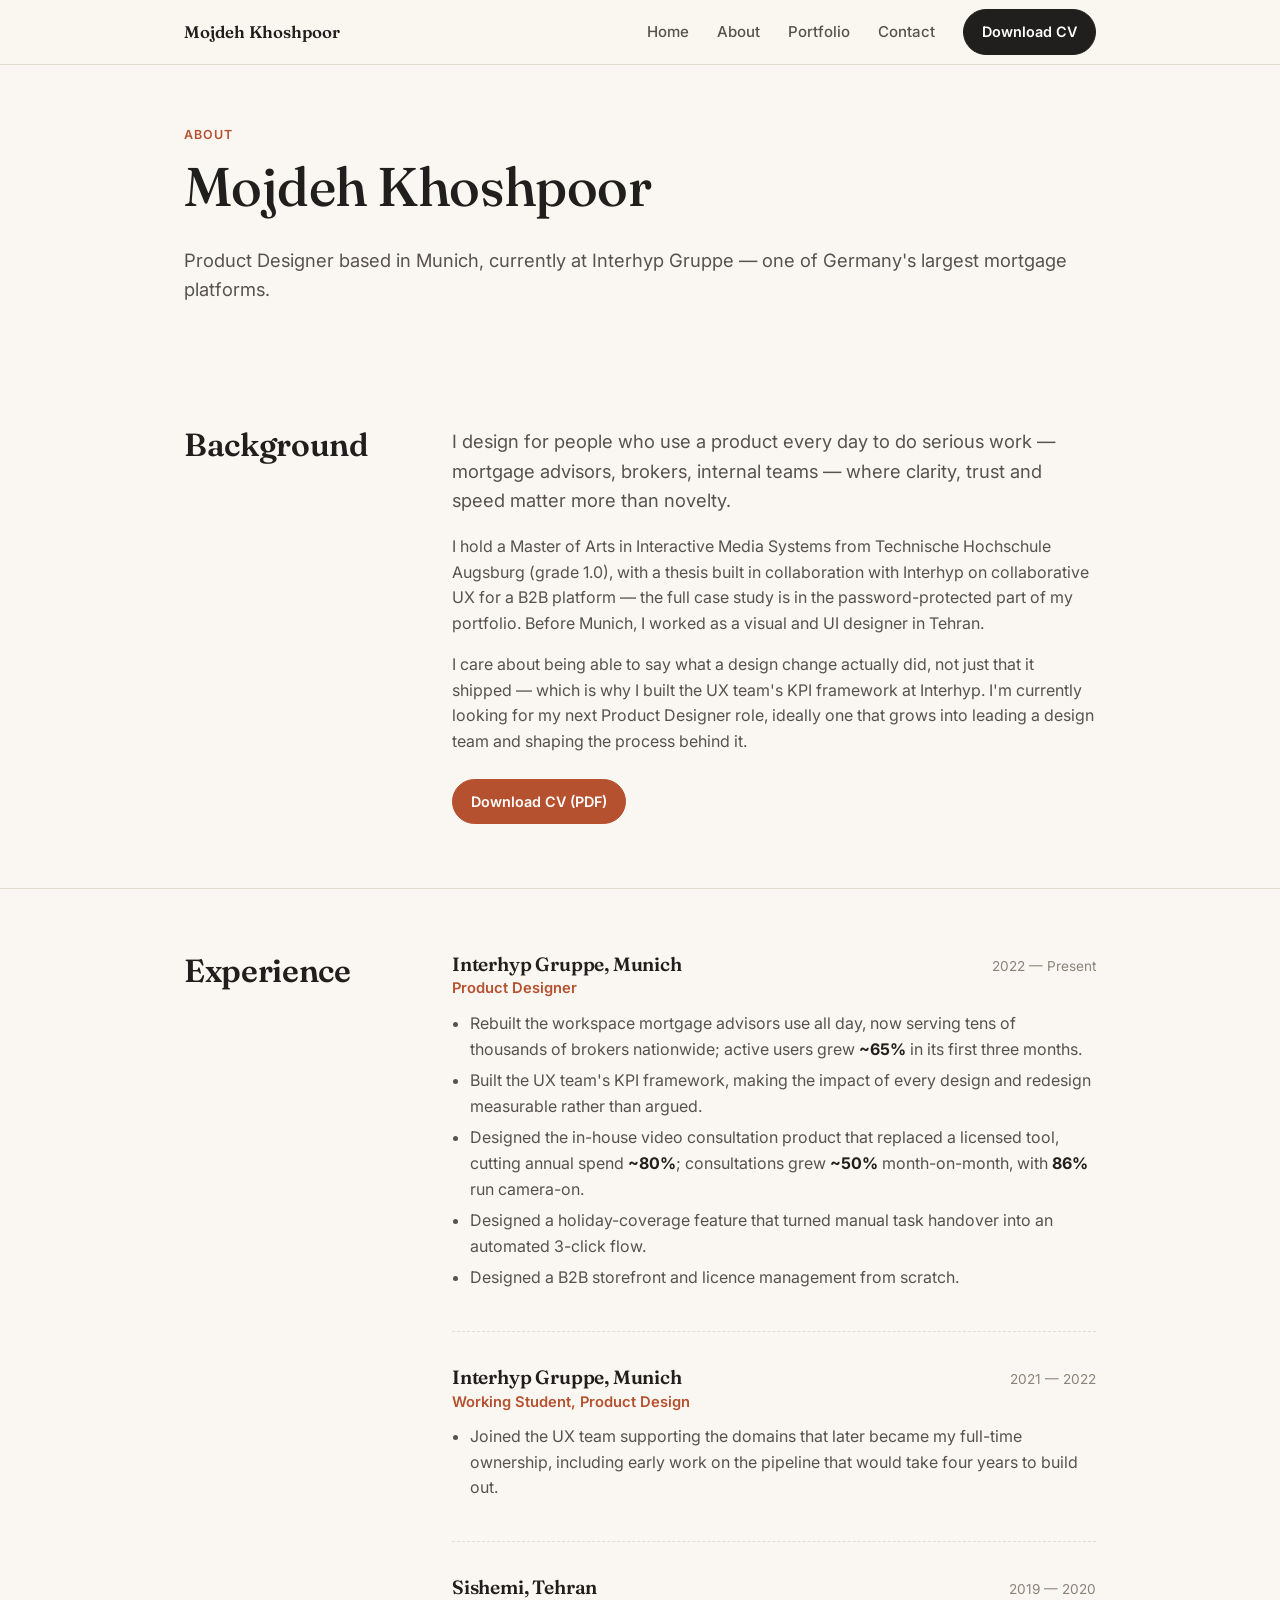
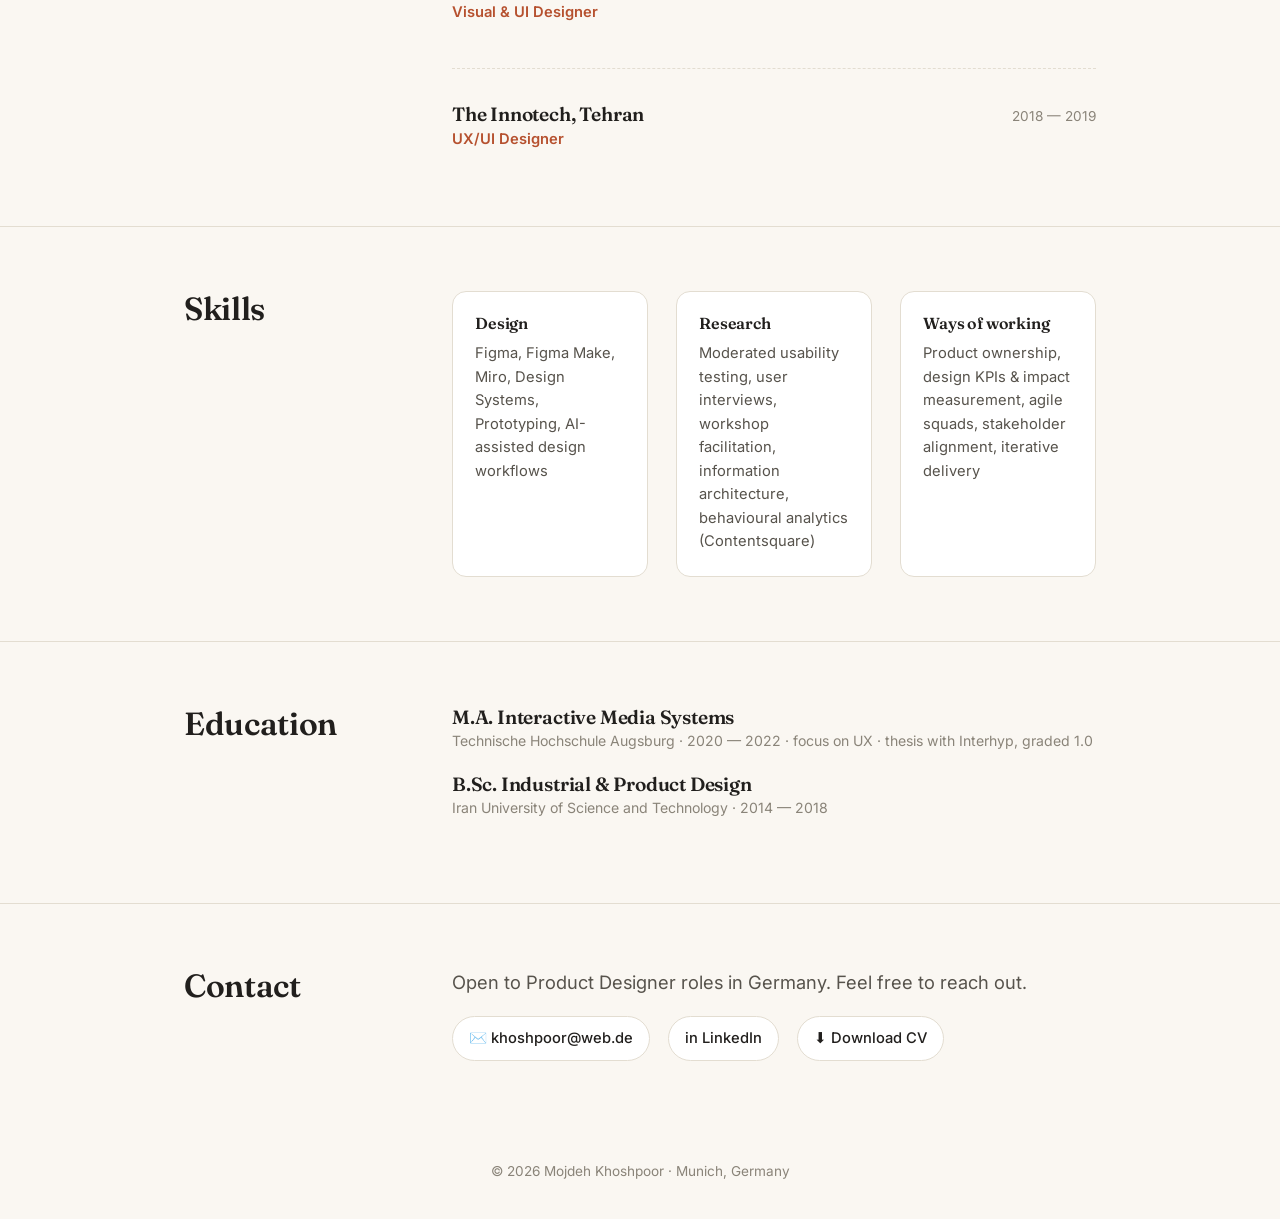
==== about.html @ a736da66 "Create about.html" ====
<!doctype html>
<html lang="en">
<head>
<meta charset="UTF-8">
<meta name="viewport" content="width=device-width, initial-scale=1">
<title>About | Mojdeh Khoshpoor</title>
<meta name="description" content="About Mojdeh Khoshpoor — Product Designer in Munich. Background, experience and education.">
<link rel="icon" href="data:,">
<link rel="preconnect" href="https://fonts.googleapis.com">
<link rel="preconnect" href="https://fonts.gstatic.com" crossorigin>
<link href="https://fonts.googleapis.com/css2?family=Fraunces:opsz,wght@9..144,500;9..144,600&family=Inter:wght@400;500;600;700&display=swap" rel="stylesheet">
<link rel="stylesheet" href="assets/css/style.css">
</head>
<body>

<nav class="nav">
  <div class="wrap">
    <a class="brand" href="index.html">Mojdeh Khoshpoor</a>
    <button class="menu-toggle" id="menuToggle" aria-label="Toggle menu">☰</button>
    <div class="nav-links" id="navLinks">
      <ul>
        <li><a class="navlink" href="index.html">Home</a></li>
        <li><a class="navlink" href="about.html">About</a></li>
        <li><a class="navlink" href="portfolio.html">Portfolio</a></li>
        <li><a class="navlink" href="index.html#contact">Contact</a></li>
      </ul>
      <a class="btn" href="assets/pdf/Mojdeh_Khoshpoor_CV.pdf" download>Download CV</a>
    </div>
  </div>
</nav>

<header class="case-hero" style="padding-top:56px;">
  <div class="wrap">
    <span class="eyebrow">About</span>
    <h1>Mojdeh Khoshpoor</h1>
    <p class="lede">Product Designer based in Munich, currently at Interhyp Gruppe — one of Germany's largest mortgage platforms.</p>
  </div>
</header>

<section>
  <div class="wrap two-col">
    <h2>Background</h2>
    <div>
      <p class="lede">I design for people who use a product every day to do serious work — mortgage advisors, brokers, internal teams — where clarity, trust and speed matter more than novelty.</p>
      <p>I hold a Master of Arts in Interactive Media Systems from Technische Hochschule Augsburg (grade 1.0), with a thesis built in collaboration with Interhyp on collaborative UX for a B2B platform — the full case study is in the password-protected part of my portfolio. Before Munich, I worked as a visual and UI designer in Tehran.</p>
      <p>I care about being able to say what a design change actually did, not just that it shipped — which is why I built the UX team's KPI framework at Interhyp. I'm currently looking for my next Product Designer role, ideally one that grows into leading a design team and shaping the process behind it.</p>
      <a class="btn btn-accent" href="assets/pdf/Mojdeh_Khoshpoor_CV.pdf" download style="margin-top:8px;">Download CV (PDF)</a>
    </div>
  </div>
</section>

<section id="experience">
  <div class="wrap two-col">
    <h2>Experience</h2>
    <div>

      <div class="job">
        <div class="job-head">
          <h3>Interhyp Gruppe, Munich</h3>
          <span class="job-time">2022 — Present</span>
        </div>
        <div class="job-role">Product Designer</div>
        <ul>
          <li>Rebuilt the workspace mortgage advisors use all day, now serving tens of thousands of brokers nationwide; active users grew <b>~65%</b> in its first three months.</li>
          <li>Built the UX team's KPI framework, making the impact of every design and redesign measurable rather than argued.</li>
          <li>Designed the in-house video consultation product that replaced a licensed tool, cutting annual spend <b>~80%</b>; consultations grew <b>~50%</b> month-on-month, with <b>86%</b> run camera-on.</li>
          <li>Designed a holiday-coverage feature that turned manual task handover into an automated 3-click flow.</li>
          <li>Designed a B2B storefront and licence management from scratch.</li>
        </ul>
      </div>

      <div class="job">
        <div class="job-head">
          <h3>Interhyp Gruppe, Munich</h3>
          <span class="job-time">2021 — 2022</span>
        </div>
        <div class="job-role">Working Student, Product Design</div>
        <ul>
          <li>Joined the UX team supporting the domains that later became my full-time ownership, including early work on the pipeline that would take four years to build out.</li>
        </ul>
      </div>

      <div class="job">
        <div class="job-head">
          <h3>Sishemi, Tehran</h3>
          <span class="job-time">2019 — 2020</span>
        </div>
        <div class="job-role">Visual &amp; UI Designer</div>
      </div>

      <div class="job">
        <div class="job-head">
          <h3>The Innotech, Tehran</h3>
          <span class="job-time">2018 — 2019</span>
        </div>
        <div class="job-role">UX/UI Designer</div>
      </div>

    </div>
  </div>
</section>

<section id="skills">
  <div class="wrap two-col">
    <h2>Skills</h2>
    <div class="skills-grid">
      <div class="skill-card">
        <h3>Design</h3>
        <p>Figma, Figma Make, Miro, Design Systems, Prototyping, AI-assisted design workflows</p>
      </div>
      <div class="skill-card">
        <h3>Research</h3>
        <p>Moderated usability testing, user interviews, workshop facilitation, information architecture, behavioural analytics (Contentsquare)</p>
      </div>
      <div class="skill-card">
        <h3>Ways of working</h3>
        <p>Product ownership, design KPIs &amp; impact measurement, agile squads, stakeholder alignment, iterative delivery</p>
      </div>
    </div>
  </div>
</section>

<section id="education">
  <div class="wrap two-col">
    <h2>Education</h2>
    <div>
      <div class="edu-item">
        <h3>M.A. Interactive Media Systems</h3>
        <div class="edu-meta">Technische Hochschule Augsburg · 2020 — 2022 · focus on UX · thesis with Interhyp, graded 1.0</div>
      </div>
      <div class="edu-item">
        <h3>B.Sc. Industrial &amp; Product Design</h3>
        <div class="edu-meta">Iran University of Science and Technology · 2014 — 2018</div>
      </div>
    </div>
  </div>
</section>

<section id="contact">
  <div class="wrap two-col">
    <h2>Contact</h2>
    <div>
      <p class="lede">Open to Product Designer roles in Germany. Feel free to reach out.</p>
      <div class="contact-links">
        <a href="mailto:khoshpoor@web.de">✉️ khoshpoor@web.de</a>
        <a href="https://linkedin.com/in/mkhoshpoor" target="_blank" rel="noopener">in LinkedIn</a>
        <a href="assets/pdf/Mojdeh_Khoshpoor_CV.pdf" download>⬇ Download CV</a>
      </div>
    </div>
  </div>
</section>

<footer>
  © <span id="year"></span> Mojdeh Khoshpoor · Munich, Germany
</footer>

<script>document.getElementById('year').textContent = new Date().getFullYear();</script>
<script src="assets/js/main.js"></script>
</body>
</html>
---- assets/css/style.css ----
/* ============================================
   Mojdeh Khoshpoor — Portfolio & CV
   ============================================ */

:root{
  --bg: #faf7f2;
  --bg-alt: #f1ece3;
  --ink: #211f1d;
  --ink-soft: #57534c;
  --ink-faint: #8a8479;
  --line: #e3ddd1;
  --accent: #b6512f;
  --accent-soft: #f1ddd2;
  --card: #ffffff;
  --radius: 14px;
  --maxw: 960px;
  --serif: "Fraunces", Georgia, serif;
  --sans: "Inter", -apple-system, BlinkMacSystemFont, "Segoe UI", sans-serif;
  --shadow: 0 1px 2px rgba(33,31,29,0.03), 0 6px 16px rgba(33,31,29,0.04);
}

*{ box-sizing:border-box; }
html{ scroll-behavior:smooth; }
body{
  margin:0;
  background:var(--bg);
  color:var(--ink);
  font-family:var(--sans);
  font-size:16px;
  line-height:1.6;
  -webkit-font-smoothing:antialiased;
}
img{ max-width:100%; display:block; }
a{ color:inherit; }
.wrap{ max-width:var(--maxw); margin:0 auto; padding:0 24px; }

h1,h2,h3,h4{
  font-family:var(--serif);
  font-weight:600;
  line-height:1.15;
  margin:0 0 0.5em;
  letter-spacing:-0.01em;
}
h1{ font-size:clamp(2.2rem, 5vw, 3.4rem); font-weight:500; }
h2{ font-size:clamp(1.5rem, 3vw, 2rem); }
h3{ font-size:1.2rem; }
p{ margin:0 0 1em; color:var(--ink-soft); }
.lede{ font-size:1.15rem; color:var(--ink-soft); }

.eyebrow{
  display:inline-block;
  font-family:var(--sans);
  font-size:0.78rem;
  font-weight:600;
  letter-spacing:0.08em;
  text-transform:uppercase;
  color:var(--accent);
  margin-bottom:0.9em;
}

/* ---------- nav ---------- */
.nav{
  position:sticky; top:0; z-index:50;
  background:rgba(250,247,242,0.86);
  backdrop-filter:saturate(180%) blur(10px);
  border-bottom:1px solid var(--line);
}
.nav .wrap{
  display:flex; align-items:center; justify-content:space-between;
  height:64px;
}
.nav .brand{
  font-family:var(--serif); font-weight:600; font-size:1.05rem;
  text-decoration:none; color:var(--ink);
}
.nav ul{
  list-style:none; display:flex; gap:28px; margin:0; padding:0;
}
.nav a.navlink{
  text-decoration:none; color:var(--ink-soft); font-size:0.94rem;
  font-weight:500;
}
.nav a.navlink:hover{ color:var(--ink); }
.nav-links{ display:flex; align-items:center; gap:28px; }
.btn{
  display:inline-flex; align-items:center; gap:8px;
  background:var(--ink); color:#fff !important;
  padding:10px 18px; border-radius:999px;
  text-decoration:none; font-size:0.9rem; font-weight:600;
  border:1px solid var(--ink);
  transition:transform .15s ease, opacity .15s ease;
}
.btn:hover{ opacity:0.85; }
.btn.btn-outline{
  background:transparent; color:var(--ink) !important;
  border:1px solid var(--ink);
}
.btn.btn-accent{ background:var(--accent); border-color:var(--accent); }
.menu-toggle{
  display:none; background:none; border:none; cursor:pointer;
  font-size:1.4rem; color:var(--ink); padding:6px;
}

/* ---------- hero ---------- */
.hero{
  padding:96px 0 64px;
}
.hero .wrap{
  display:grid; grid-template-columns: 1.3fr 0.9fr; gap:56px; align-items:center;
}
.hero-photo{
  width:100%; aspect-ratio: 3/4; object-fit:cover;
  border-radius:20px; box-shadow:var(--shadow);
}
.hero-actions{ display:flex; gap:14px; flex-wrap:wrap; margin-top:28px; }
.hero-tags{ display:flex; gap:8px; flex-wrap:wrap; margin-top:22px; }
.tag{
  font-size:0.8rem; color:var(--ink-soft); background:var(--bg-alt);
  border:1px solid var(--line); padding:5px 12px; border-radius:999px;
}

/* ---------- sections ---------- */
section{ padding:64px 0; border-top:1px solid var(--line); }
section:first-of-type{ border-top:none; }

.two-col{ display:grid; grid-template-columns: 220px 1fr; gap:48px; }
.two-col h2{ margin-bottom:0; }

/* experience */
.job{ margin-bottom:34px; padding-bottom:34px; border-bottom:1px dashed var(--line); }
.job:last-child{ border-bottom:none; margin-bottom:0; padding-bottom:0; }
.job-head{ display:flex; justify-content:space-between; align-items:baseline; gap:16px; flex-wrap:wrap; }
.job-head h3{ margin:0; }
.job-time{ font-size:0.85rem; color:var(--ink-faint); white-space:nowrap; }
.job-role{ color:var(--accent); font-weight:600; font-size:0.92rem; margin-bottom:10px; }
.job ul{ margin:10px 0 0; padding-left:1.1em; color:var(--ink-soft); }
.job li{ margin-bottom:6px; }
.job li b, .job li strong{ color:var(--ink); }

/* skills grid */
.skills-grid{ display:grid; grid-template-columns:repeat(3,1fr); gap:28px; }
.skill-card{
  background:var(--card); border:1px solid var(--line); border-radius:var(--radius);
  padding:22px 22px;
}
.skill-card h3{ font-size:1rem; margin-bottom:10px; }
.skill-card p{ margin:0; font-size:0.92rem; }

/* education */
.edu-item{ margin-bottom:20px; }
.edu-item h3{ margin-bottom:2px; }
.edu-meta{ font-size:0.88rem; color:var(--ink-faint); }

/* portfolio teaser */
.pf-card{
  background:var(--card); border:1px solid var(--line); border-radius:20px;
  padding:40px; display:grid; grid-template-columns: 1fr auto; gap:24px; align-items:center;
  box-shadow:var(--shadow);
}
.pf-card h3{ margin-bottom:8px; }
.lock-badge{
  display:inline-flex; align-items:center; gap:6px;
  font-size:0.78rem; font-weight:600; color:var(--accent);
  background:var(--accent-soft); padding:5px 11px; border-radius:999px; margin-bottom:14px;
}

/* ---------- selected work (homepage project rows) ---------- */
.work-intro{ padding:64px 0 8px; }
.work-intro h2{ margin-bottom:10px; }
.work-intro .lede{ max-width:640px; margin-bottom:0; }

.work-row{ padding:48px 0; border-top:1px solid var(--line); }
.work-row:nth-child(odd){ background:var(--bg-alt); }
.work-row .wrap{
  display:grid; grid-template-columns: 1fr 1fr; gap:44px; align-items:center;
}
.work-row-media{
  border-radius:16px; overflow:hidden; background:var(--card);
  border:1px solid var(--line); aspect-ratio:4/3;
  display:flex; align-items:center; justify-content:center;
}
.work-row-media img{
  width:100%; height:100%; object-fit:cover; display:block;
}
.work-row-body .eyebrow{ margin-bottom:0.7em; }
.work-row-body h3{ margin-bottom:10px; }
.work-row-body p{ margin-bottom:0; }
.work-row-meta{
  display:flex; gap:8px; flex-wrap:wrap; margin-top:14px;
}
.work-row-meta span{
  font-size:0.78rem; color:var(--ink-faint);
  border:1px solid var(--line); padding:4px 10px; border-radius:999px;
}
.work-row-cta{
  display:inline-flex; align-items:center; gap:6px; margin-top:18px;
  font-weight:600; font-size:0.92rem; color:var(--accent); text-decoration:none;
}
.work-row-cta svg{ transition:transform .15s ease; }
.work-row-cta:hover svg{ transform:translateX(3px); }

/* contact / footer */
.contact-links{ display:flex; gap:18px; flex-wrap:wrap; margin-top:18px; }
.contact-links a{
  display:flex; align-items:center; gap:8px;
  text-decoration:none; color:var(--ink);
  border:1px solid var(--line); padding:10px 16px; border-radius:999px;
  font-size:0.92rem; font-weight:500; background:var(--card);
}
.contact-links a:hover{ border-color:var(--accent); color:var(--accent); }
footer{ padding:36px 0; text-align:center; color:var(--ink-faint); font-size:0.85rem; }

/* ---------- responsive ---------- */
@media (max-width: 860px){
  .hero .wrap{ grid-template-columns:1fr; }
  .hero-photo{ max-width:280px; aspect-ratio:1/1; }
  .two-col{ grid-template-columns:1fr; }
  .skills-grid{ grid-template-columns:1fr; }
  .menu-toggle{ display:block; }
  .nav-links{ position:relative; }
  .nav-links ul{
    display:none; position:absolute; top:52px; right:0; flex-direction:column;
    background:var(--card); border:1px solid var(--line); border-radius:12px;
    padding:10px; box-shadow:var(--shadow); min-width:180px; gap:2px;
  }
  .nav-links ul li{ width:100%; }
  .nav-links ul a{ display:block; padding:10px 12px; border-radius:8px; }
  .nav-links ul a:hover{ background:var(--bg-alt); }
  .nav-links.open ul{ display:flex; }
  .nav-links .btn{ display:none; }
  .nav-links.open .btn{ display:inline-flex; margin-top:8px; }
  .pf-card{ grid-template-columns:1fr; text-align:left; }
  .work-row .wrap{ grid-template-columns:1fr; }
  .work-row-media{ order:-1; }
}

/* ============================================
   Portfolio / case-study page
   ============================================ */

.case-hero{ padding:64px 0 40px; }
.case-meta{
  display:grid; grid-template-columns:repeat(4,1fr); gap:20px; margin-top:36px;
  padding-top:28px; border-top:1px solid var(--line);
}
.case-meta div span{ display:block; }
.case-meta .label{ font-size:0.75rem; text-transform:uppercase; letter-spacing:0.06em; color:var(--ink-faint); margin-bottom:4px; }
.case-meta .value{ font-weight:600; font-size:0.95rem; }

.case-section{ padding:52px 0; border-top:1px solid var(--line); }
.case-section h2{ margin-bottom:0.6em; }
.case-section .lede{ max-width:640px; }

figure{ margin:28px 0; }
figure img{ border-radius:14px; border:1px solid var(--line); }
figcaption{ font-size:0.85rem; color:var(--ink-faint); margin-top:10px; text-align:center; }

.callout{
  background:var(--bg-alt); border-left:3px solid var(--accent);
  padding:18px 22px; border-radius:0 10px 10px 0; margin:24px 0;
}
.callout p{ margin:0; color:var(--ink); font-size:0.96rem; }
.callout .stat{ font-family:var(--serif); font-size:1.6rem; color:var(--accent); font-weight:600; margin-right:8px; }

.grid-2{ display:grid; grid-template-columns:1fr 1fr; gap:24px; }
.grid-4{ display:grid; grid-template-columns:repeat(4,1fr); gap:16px; }

.persona-card{
  background:var(--card); border:1px solid var(--line); border-radius:14px; overflow:hidden;
}
.persona-card img{ border-radius:0; border:none; aspect-ratio:16/10; object-fit:cover; object-position:top; }
.persona-card .pc-body{ padding:16px 18px; }
.persona-card h4{ margin:0 0 2px; font-family:var(--sans); font-size:0.98rem; font-weight:700; }
.persona-card .pc-role{ font-size:0.8rem; color:var(--accent); font-weight:600; margin-bottom:8px; }
.persona-card p{ font-size:0.86rem; margin:0; }

.process-steps{ display:flex; gap:10px; flex-wrap:wrap; margin:26px 0 6px; }
.process-steps .step{
  flex:1; min-width:140px; background:var(--card); border:1px solid var(--line);
  border-radius:12px; padding:16px; text-align:center; position:relative;
}
.process-steps .step .num{
  width:26px; height:26px; border-radius:50%; background:var(--accent); color:#fff;
  display:flex; align-items:center; justify-content:center; font-size:0.8rem; font-weight:700;
  margin:0 auto 10px;
}
.process-steps .step h4{ font-family:var(--sans); font-size:0.88rem; margin:0; }

.finding-table{ width:100%; border-collapse:collapse; margin:20px 0; font-size:0.9rem; }
.finding-table th, .finding-table td{ text-align:left; padding:10px 12px; border-bottom:1px solid var(--line); }
.finding-table th{ font-size:0.75rem; text-transform:uppercase; letter-spacing:0.05em; color:var(--ink-faint); font-weight:600; }
.sev{ display:inline-block; width:10px; height:10px; border-radius:3px; margin-right:6px; vertical-align:middle; }
.sev-3{ background:#c0432b; } .sev-2{ background:#d98a3d; } .sev-1{ background:#cbb35a; } .sev-0{ background:#9fb090; }

.insight{
  border:1px solid var(--line); border-radius:14px; padding:22px 24px; margin-bottom:18px; background:var(--card);
}
.insight h4{ font-family:var(--sans); font-size:0.98rem; margin-bottom:10px; }
.insight .row{ margin-bottom:6px; font-size:0.92rem; }
.insight .row b{ color:var(--ink); }

/* ---------- selected work (multi-project) ---------- */
.work-toc{
  list-style:none; margin:24px 0 0; padding:0;
  display:grid; grid-template-columns:1fr 1fr; gap:6px 24px;
}
.work-toc li{
  display:flex; justify-content:space-between; align-items:baseline; gap:10px;
  border-bottom:1px solid var(--line); padding-bottom:6px;
}
.work-toc a{
  text-decoration:none; color:var(--ink); font-weight:500; font-size:0.94rem;
}
.work-toc a:hover{ color:var(--accent); }
.work-toc .wt-note{
  font-size:0.76rem; color:var(--ink-faint); white-space:nowrap;
}

.wblock{ display:grid; grid-template-columns:140px 1fr; gap:0 24px; margin-top:20px; }
.wblock-label{
  font-size:0.75rem; text-transform:uppercase; letter-spacing:0.07em;
  color:var(--ink-faint); font-weight:600; padding-top:2px;
}
.wblock p{ margin:0 0 0.8em; }
.wblock p:last-child{ margin-bottom:0; }
.wblock ul{ margin:0; padding-left:1.1em; color:var(--ink-soft); }
.wblock li{ margin-bottom:6px; }
.wblock b{ color:var(--accent); }

.metrics{ display:grid; grid-template-columns:repeat(3,1fr); gap:14px; }
.metric{
  background:var(--card); border:1px solid var(--line); border-radius:12px; padding:16px 18px;
}
.metric-num{
  display:block; font-family:var(--serif); font-size:1.6rem; font-weight:600; color:var(--accent);
}
.metric-cap{ display:block; margin-top:6px; font-size:0.84rem; line-height:1.4; color:var(--ink-soft); }

/* ---------- password gate ---------- */
.gate{
  min-height:80vh; display:flex; align-items:center; justify-content:center; padding:40px 24px;
}
.gate-card{
  max-width:400px; width:100%; background:var(--card); border:1px solid var(--line);
  border-radius:20px; padding:40px 36px; text-align:center; box-shadow:var(--shadow);
}
.gate-card .icon{ font-size:1.8rem; margin-bottom:14px; }
.gate-card h2{ margin-bottom:8px; font-size:1.4rem; }
.gate-card p{ font-size:0.92rem; margin-bottom:22px; }
.gate-form{ display:flex; flex-direction:column; gap:12px; }
.gate-form input{
  padding:12px 16px; border-radius:10px; border:1px solid var(--line);
  font-size:1rem; font-family:var(--sans); background:var(--bg);
}
.gate-form input:focus{ outline:2px solid var(--accent); outline-offset:1px; }
.gate-form button{
  padding:12px 16px; border-radius:10px; border:none; background:var(--ink); color:#fff;
  font-size:0.95rem; font-weight:600; cursor:pointer;
}
.gate-form button:hover{ opacity:0.88; }
.gate-error{ color:var(--accent); font-size:0.85rem; min-height:1.2em; }
.hidden{ display:none !important; }

@media (max-width:760px){
  .case-meta{ grid-template-columns:repeat(2,1fr); }
  .grid-2, .grid-4{ grid-template-columns:1fr 1fr; }
  .metrics{ grid-template-columns:1fr 1fr; }
  .work-toc{ grid-template-columns:1fr; }
}
@media (max-width:520px){
  .grid-4{ grid-template-columns:1fr 1fr; }
  .metrics{ grid-template-columns:1fr; }
}
@media (max-width:600px){
  .wblock{ grid-template-columns:1fr; gap:4px; }
  .wblock-label{ padding-top:0; }
}
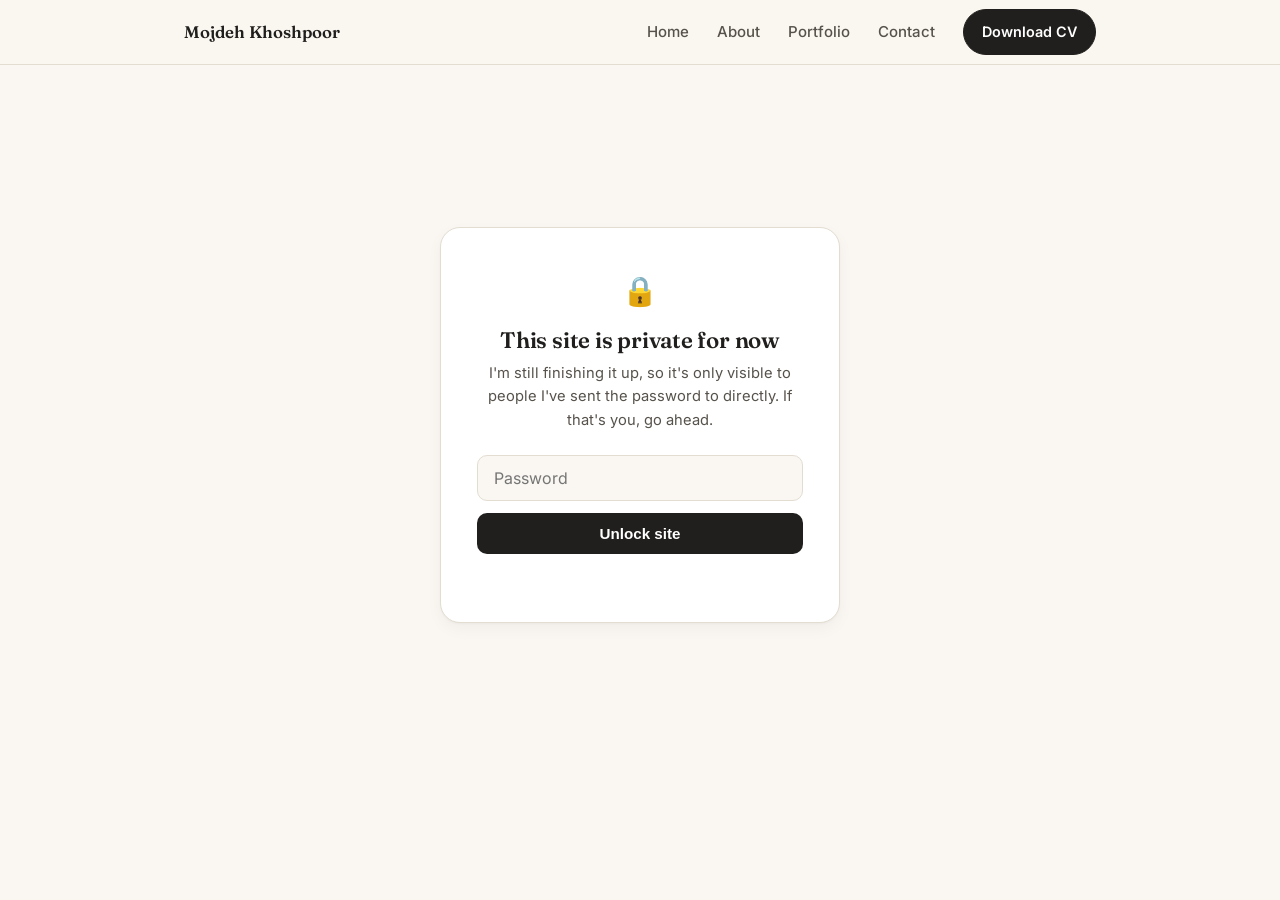
==== commit f7f3e913: "Update about.html" ====
--- a/about.html
+++ b/about.html
@@ -28,6 +28,23 @@
     </div>
   </div>
 </nav>
+
+<!-- ============ PASSWORD GATE ============ -->
+<div class="gate" id="gate">
+  <div class="gate-card">
+    <div class="icon">🔒</div>
+    <h2>This site is private for now</h2>
+    <p>I'm still finishing it up, so it's only visible to people I've sent the password to directly. If that's you, go ahead.</p>
+    <form class="gate-form" id="gate-form">
+      <input type="password" id="gate-password" placeholder="Password" autocomplete="off" required>
+      <button type="submit">Unlock site</button>
+      <div class="gate-error" id="gate-error"></div>
+    </form>
+  </div>
+</div>
+
+<!-- ============ SITE CONTENT ============ -->
+<div id="case-content" class="hidden">
 
 <header class="case-hero" style="padding-top:56px;">
   <div class="wrap">
@@ -154,8 +171,10 @@
   © <span id="year"></span> Mojdeh Khoshpoor · Munich, Germany
 </footer>
 
+</div>
+
 <script>document.getElementById('year').textContent = new Date().getFullYear();</script>
 <script src="assets/js/main.js"></script>
+<script src="assets/js/gate.js"></script>
 </body>
 </html>
-
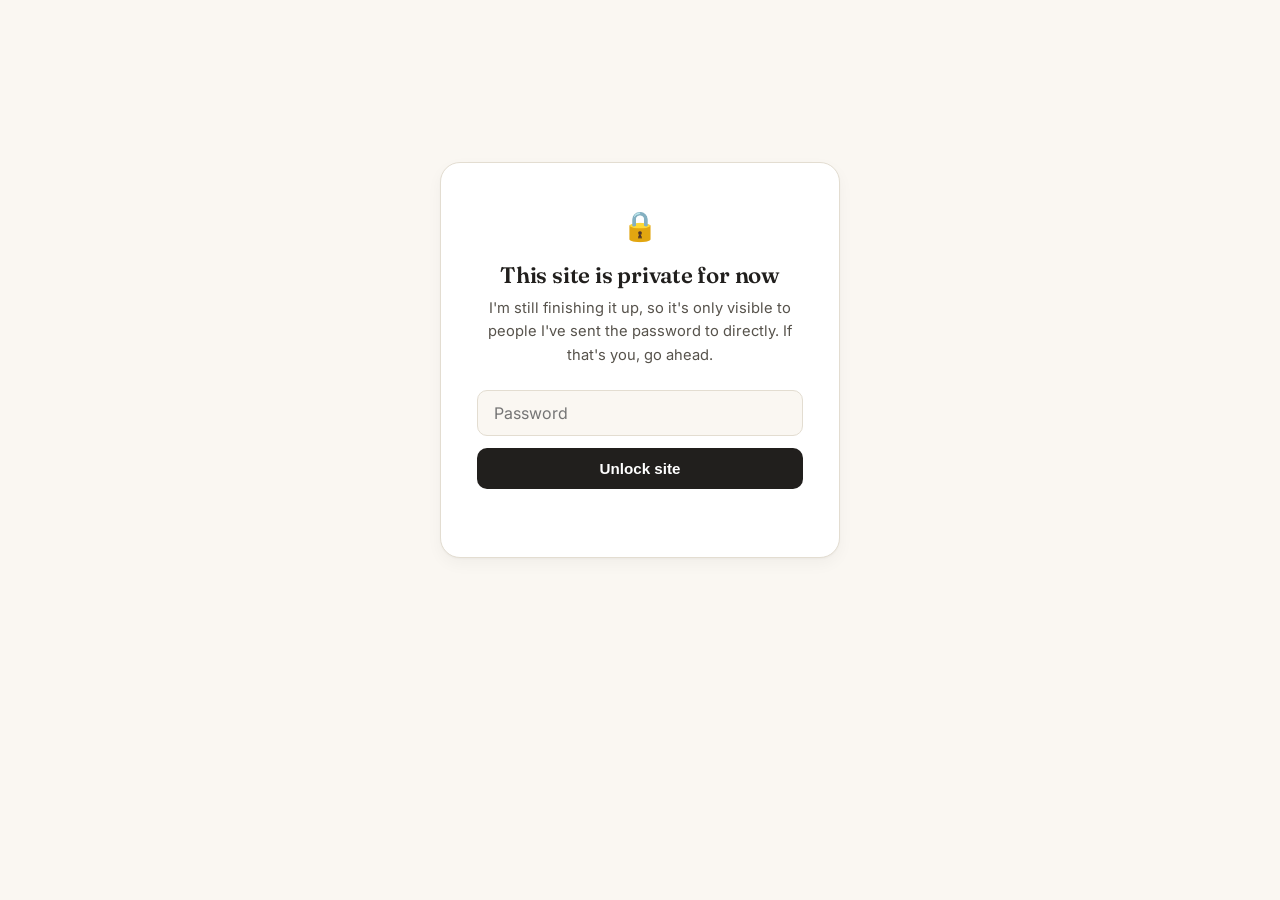
==== commit 8227138d: "Update about.html" ====
--- a/about.html
+++ b/about.html
@@ -12,22 +12,6 @@
 <link rel="stylesheet" href="assets/css/style.css">
 </head>
 <body>
-
-<nav class="nav">
-  <div class="wrap">
-    <a class="brand" href="index.html">Mojdeh Khoshpoor</a>
-    <button class="menu-toggle" id="menuToggle" aria-label="Toggle menu">☰</button>
-    <div class="nav-links" id="navLinks">
-      <ul>
-        <li><a class="navlink" href="index.html">Home</a></li>
-        <li><a class="navlink" href="about.html">About</a></li>
-        <li><a class="navlink" href="portfolio.html">Portfolio</a></li>
-        <li><a class="navlink" href="index.html#contact">Contact</a></li>
-      </ul>
-      <a class="btn" href="assets/pdf/Mojdeh_Khoshpoor_CV.pdf" download>Download CV</a>
-    </div>
-  </div>
-</nav>
 
 <!-- ============ PASSWORD GATE ============ -->
 <div class="gate" id="gate">
@@ -45,6 +29,22 @@
 
 <!-- ============ SITE CONTENT ============ -->
 <div id="case-content" class="hidden">
+
+<nav class="nav">
+  <div class="wrap">
+    <a class="brand" href="index.html">Mojdeh Khoshpoor</a>
+    <button class="menu-toggle" id="menuToggle" aria-label="Toggle menu">☰</button>
+    <div class="nav-links" id="navLinks">
+      <ul>
+        <li><a class="navlink" href="index.html">Home</a></li>
+        <li><a class="navlink" href="about.html">About</a></li>
+        <li><a class="navlink" href="portfolio.html">Portfolio</a></li>
+        <li><a class="navlink" href="index.html#contact">Contact</a></li>
+      </ul>
+      <a class="btn" href="assets/pdf/Mojdeh_Khoshpoor_CV.pdf" download>Download CV</a>
+    </div>
+  </div>
+</nav>
 
 <header class="case-hero" style="padding-top:56px;">
   <div class="wrap">
